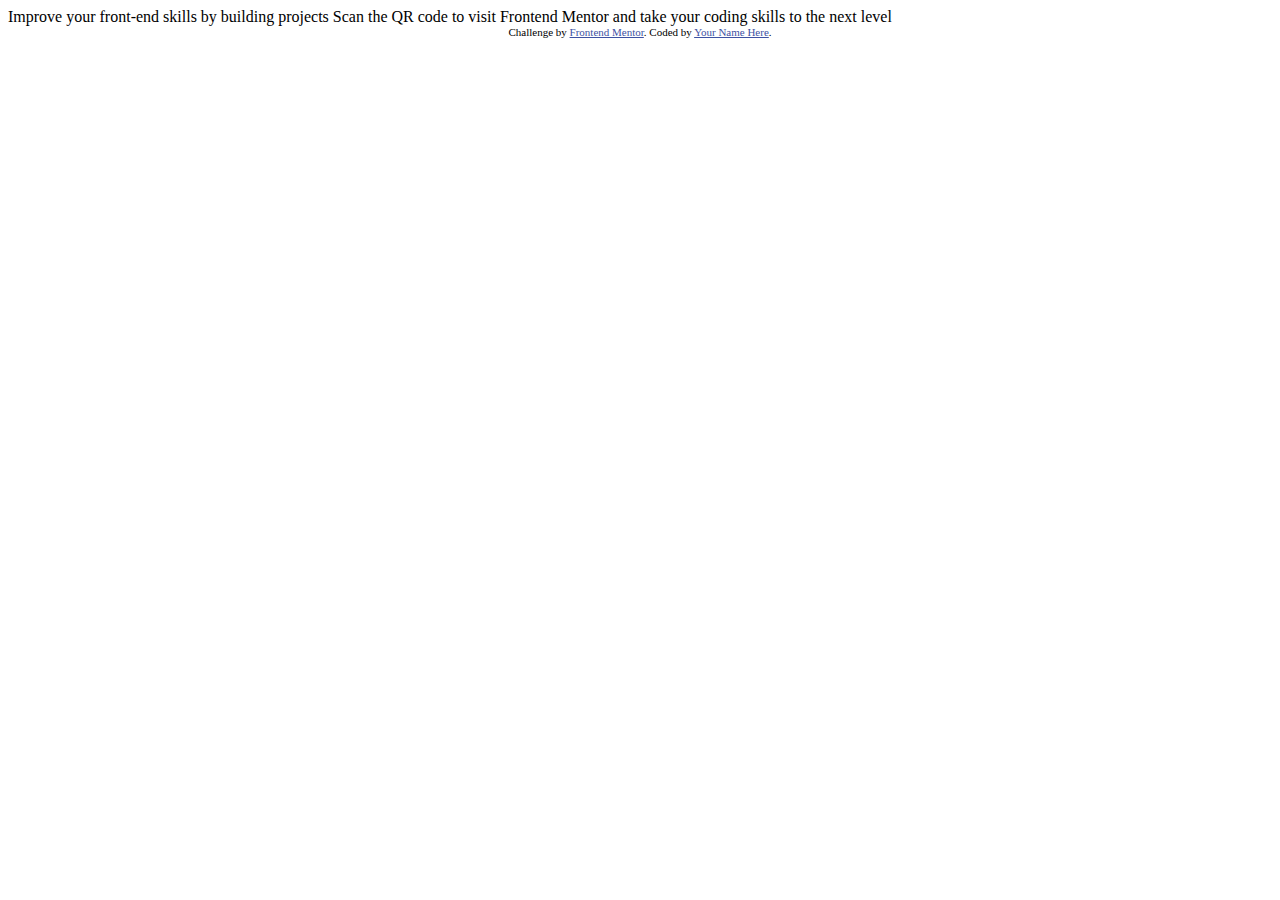
==== index.html @ 322939ae "Initial commit" ====
<!DOCTYPE html>
<html lang="en">
<head>
  <meta charset="UTF-8">
  <meta name="viewport" content="width=device-width, initial-scale=1.0"> <!-- displays site properly based on user's device -->

  <link rel="icon" type="image/png" sizes="32x32" href="./images/favicon-32x32.png">
  
  <title>Frontend Mentor | QR code component</title>

  <!-- Feel free to remove these styles or customise in your own stylesheet 👍 -->
  <style>
    .attribution { font-size: 11px; text-align: center; }
    .attribution a { color: hsl(228, 45%, 44%); }
  </style>
</head>
<body>

  Improve your front-end skills by building projects

  Scan the QR code to visit Frontend Mentor and take your coding skills to the next level
  
  <div class="attribution">
    Challenge by <a href="https://www.frontendmentor.io?ref=challenge" target="_blank">Frontend Mentor</a>. 
    Coded by <a href="#">Your Name Here</a>.
  </div>
</body>
</html>
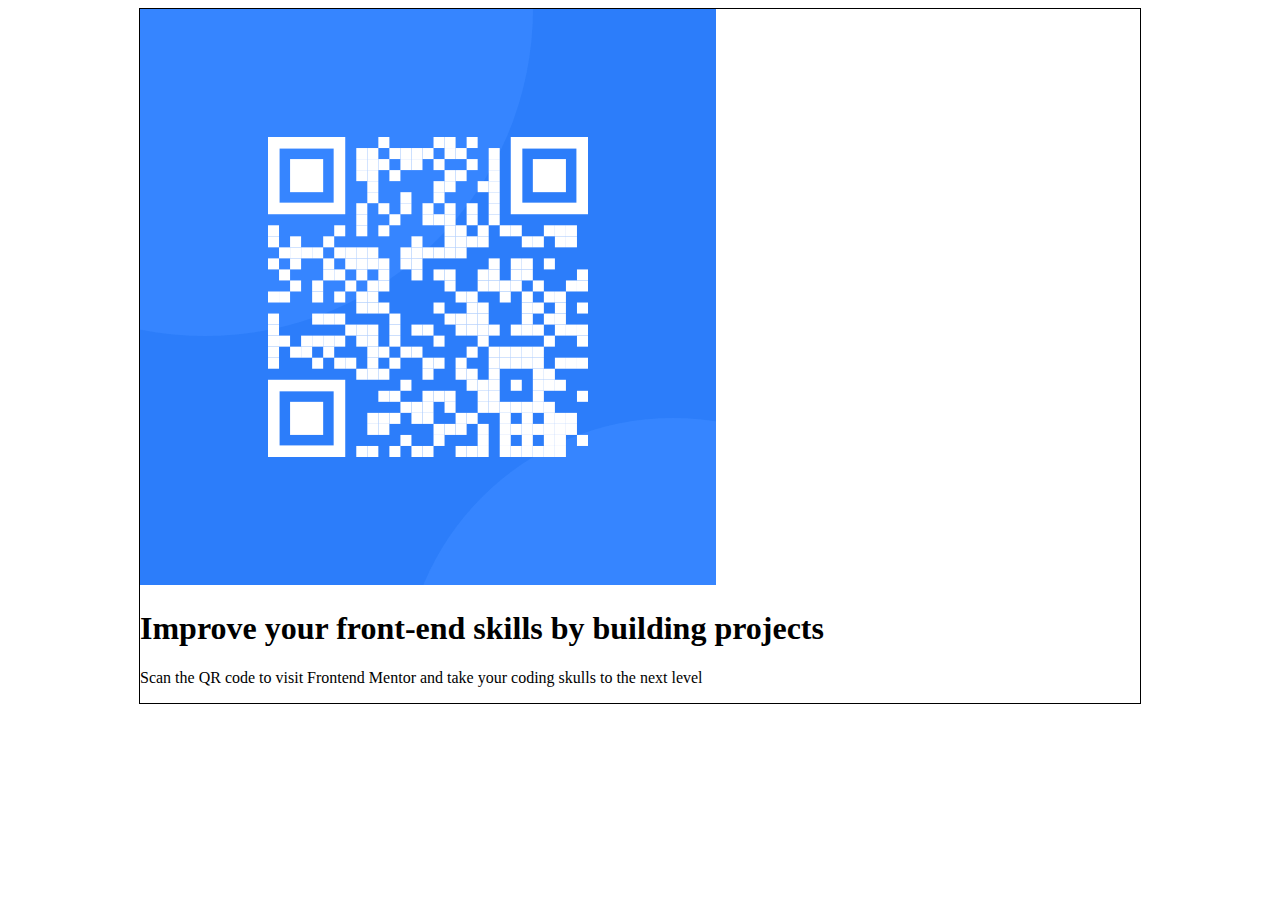
==== commit 57b0f66c: "Basic layout" ====
--- a/index.html
+++ b/index.html
@@ -1,28 +1,17 @@
 <!DOCTYPE html>
 <html lang="en">
-<head>
-  <meta charset="UTF-8">
-  <meta name="viewport" content="width=device-width, initial-scale=1.0"> <!-- displays site properly based on user's device -->
-
-  <link rel="icon" type="image/png" sizes="32x32" href="./images/favicon-32x32.png">
-  
-  <title>Frontend Mentor | QR code component</title>
-
-  <!-- Feel free to remove these styles or customise in your own stylesheet 👍 -->
-  <style>
-    .attribution { font-size: 11px; text-align: center; }
-    .attribution a { color: hsl(228, 45%, 44%); }
-  </style>
-</head>
-<body>
-
-  Improve your front-end skills by building projects
-
-  Scan the QR code to visit Frontend Mentor and take your coding skills to the next level
-  
-  <div class="attribution">
-    Challenge by <a href="https://www.frontendmentor.io?ref=challenge" target="_blank">Frontend Mentor</a>. 
-    Coded by <a href="#">Your Name Here</a>.
-  </div>
-</body>
-</html>+	<head>
+		<meta charset="UTF-8" />
+		<meta http-equiv="X-UA-Compatible" content="IE=edge" />
+		<meta name="viewport" content="width=device-width, initial-scale=1.0" />
+		<link rel="stylesheet" href="styles.css" />
+		<title>QR-code</title>
+	</head>
+	<body>
+		<div class="container">
+			<img src="/images/image-qr-code.png" alt="qr-code" class="image" />
+			<h1>Improve your front-end skills by building projects</h1>
+			<p>Scan the QR code to visit Frontend Mentor and take your coding skulls to the next level</p>
+		</div>
+	</body>
+</html>
--- a/styles.css
+++ b/styles.css
@@ -0,0 +1,9 @@
+:root {
+	--test-frame: 1px solid black;
+}
+
+.container {
+	width: 1000px;
+	border: var(--test-frame);
+	margin: auto;
+}
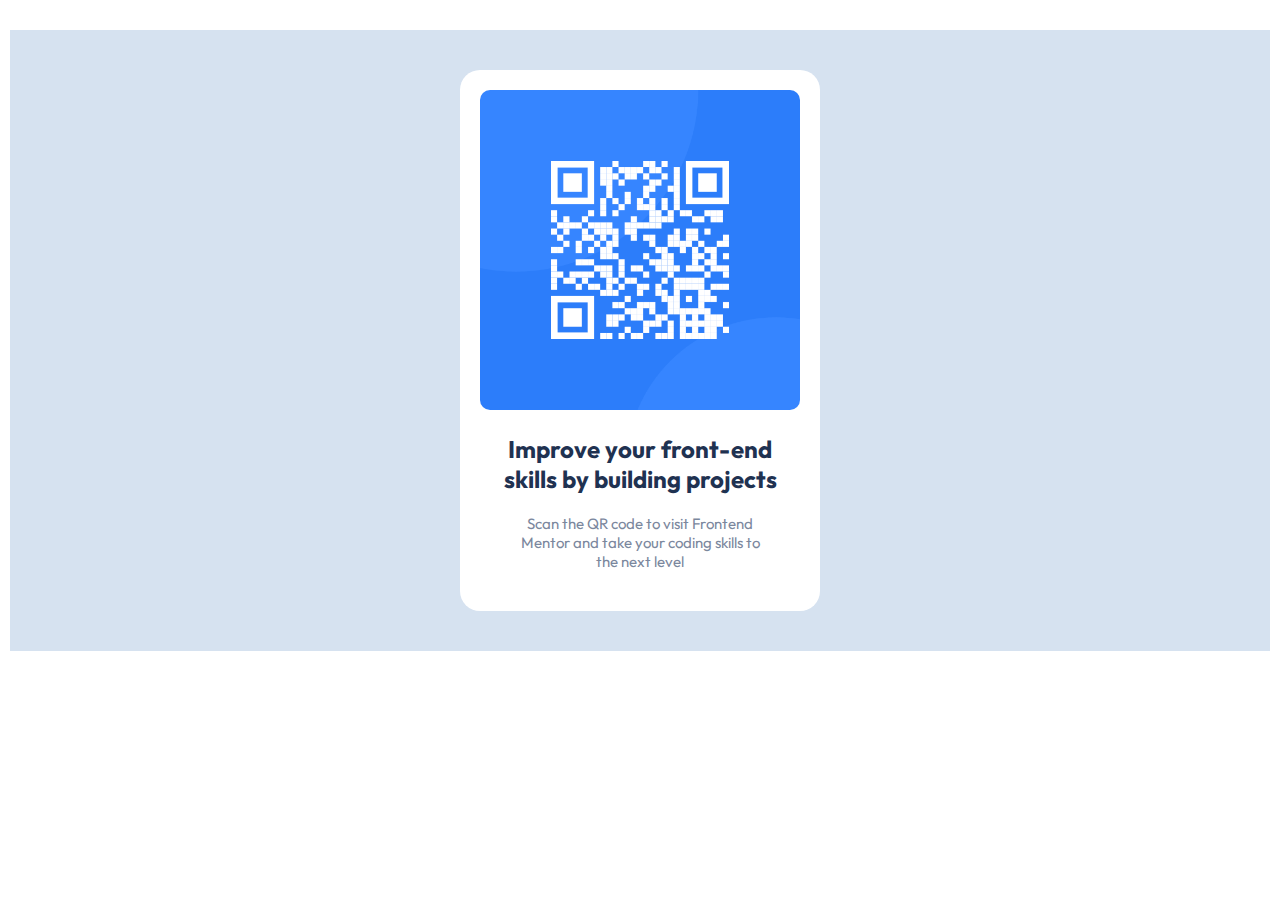
==== commit 88f5186e: "Final 15-30 18.05.2022" ====
--- a/index.html
+++ b/index.html
@@ -8,10 +8,16 @@
 		<title>QR-code</title>
 	</head>
 	<body>
-		<div class="container">
-			<img src="/images/image-qr-code.png" alt="qr-code" class="image" />
-			<h1>Improve your front-end skills by building projects</h1>
-			<p>Scan the QR code to visit Frontend Mentor and take your coding skulls to the next level</p>
+		<div class="page">
+			<div class="container">
+				<img src="/images/image-qr-code.png" alt="qr-code" />
+				<h1 class="aligned">Improve your front-end skills by building projects</h1>
+				<p class="aligned">
+					Scan the QR code to visit Frontend <br />
+					Mentor and take your coding skills to <br />
+					the next level
+				</p>
+			</div>
 		</div>
 	</body>
 </html>
--- a/styles.css
+++ b/styles.css
@@ -1,9 +1,59 @@
+@import url("https://fonts.googleapis.com/css2?family=Outfit:wght@400;700&display=swap");
 :root {
 	--test-frame: 1px solid black;
 }
+/* Test border for all */
+* {
+	/* border: var(--test-frame); */
+	margin: 0;
+	padding: 0;
+}
+html {
+	padding: 10px;
+}
+body {
+	max-width: 1440px;
+	min-width: 375;
+	margin: auto;
+	font-family: "Outfit", sans-serif;
+	margin-top: 20px;
+	margin-bottom: 0;
+	border: none;
+}
+.page {
+	padding: 0;
+	display: flex;
+	justify-content: center;
+	background-color: hsl(212, 45%, 89%);
+	padding: 40px;
+}
+.container {
+	border-radius: 20px;
+	padding: 20px;
+	width: 320px;
+	background-color: hsl(0, 0%, 100%);
+}
+img {
+	width: 100%;
+	border-radius: 10px;
+}
+p,
+h1 {
+	margin: 20px 15px;
+}
+h1 {
+	color: hsl(218, 44%, 22%);
 
-.container {
-	width: 1000px;
-	border: var(--test-frame);
-	margin: auto;
+	font-size: 24px;
 }
+p {
+	font-size: 15px;
+	font-weight: 400;
+
+	font-weight: 400;
+
+	color: hsl(220, 15%, 55%);
+}
+.aligned {
+	text-align: center;
+}
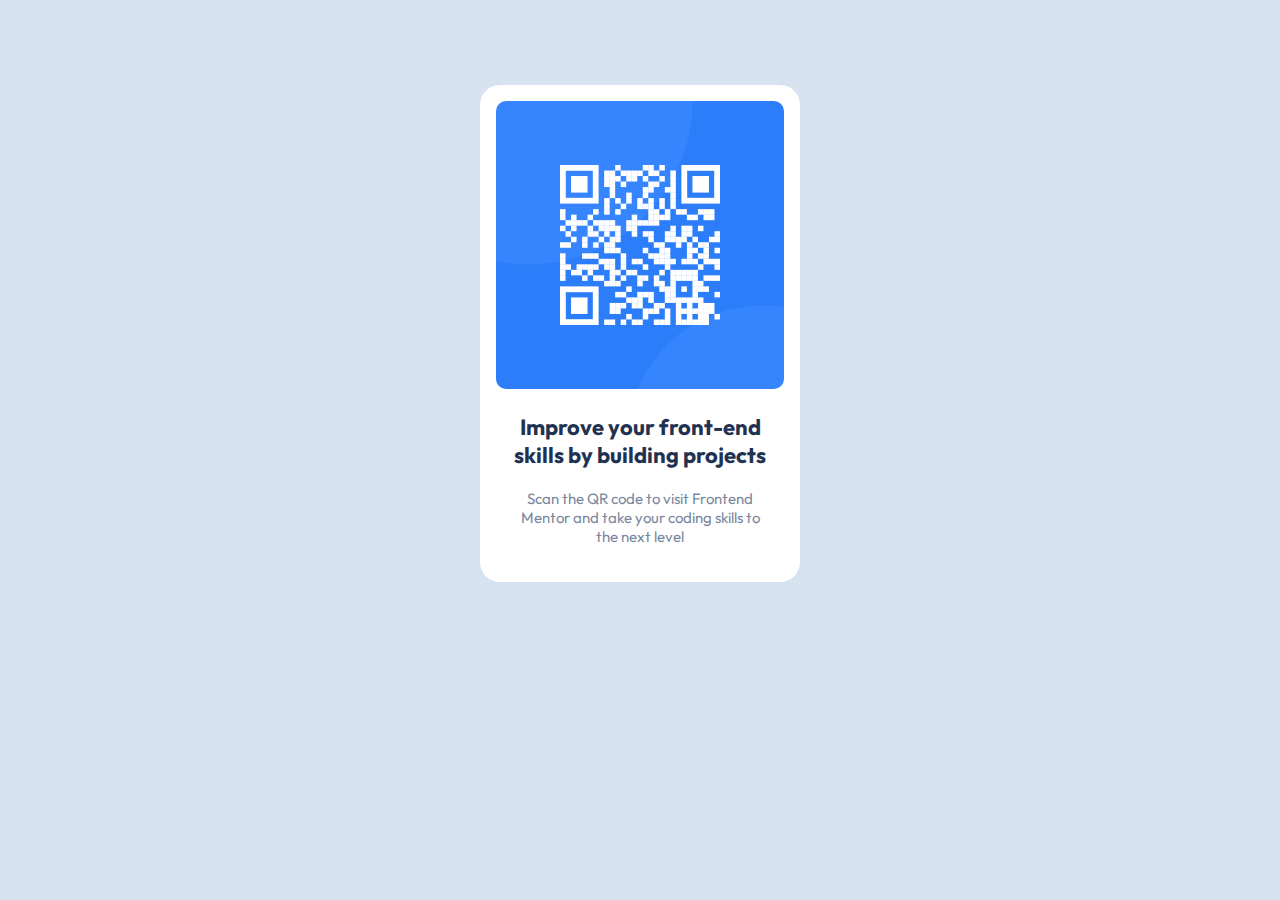
==== commit 50baa74f: "Final 19.05.2022" ====
--- a/index.html
+++ b/index.html
@@ -8,16 +8,10 @@
 		<title>QR-code</title>
 	</head>
 	<body>
-		<div class="page">
-			<div class="container">
-				<img src="/images/image-qr-code.png" alt="qr-code" />
-				<h1 class="aligned">Improve your front-end skills by building projects</h1>
-				<p class="aligned">
-					Scan the QR code to visit Frontend <br />
-					Mentor and take your coding skills to <br />
-					the next level
-				</p>
-			</div>
+		<div class="container">
+			<img src="images/image-qr-code.png" alt="qr-code" />
+			<h1 class="aligned">Improve your front-end skills by building projects</h1>
+			<p class="aligned">Scan the QR code to visit Frontend Mentor and take your coding skills to the next level</p>
 		</div>
 	</body>
 </html>
--- a/styles.css
+++ b/styles.css
@@ -2,36 +2,25 @@
 :root {
 	--test-frame: 1px solid black;
 }
-/* Test border for all */
 * {
-	/* border: var(--test-frame); */
 	margin: 0;
 	padding: 0;
 }
-html {
-	padding: 10px;
-}
 body {
 	max-width: 1440px;
-	min-width: 375;
+	min-width: 375px;
 	margin: auto;
 	font-family: "Outfit", sans-serif;
-	margin-top: 20px;
-	margin-bottom: 0;
-	border: none;
+	background-color: hsl(212, 45%, 89%);
 }
-.page {
-	padding: 0;
-	display: flex;
-	justify-content: center;
-	background-color: hsl(212, 45%, 89%);
-	padding: 40px;
-}
+
 .container {
 	border-radius: 20px;
-	padding: 20px;
+	padding: 16px;
 	width: 320px;
 	background-color: hsl(0, 0%, 100%);
+	box-sizing: border-box;
+	margin: 85px auto;
 }
 img {
 	width: 100%;
@@ -43,15 +32,11 @@
 }
 h1 {
 	color: hsl(218, 44%, 22%);
-
-	font-size: 24px;
+	font-size: 22px;
 }
 p {
 	font-size: 15px;
 	font-weight: 400;
-
-	font-weight: 400;
-
 	color: hsl(220, 15%, 55%);
 }
 .aligned {
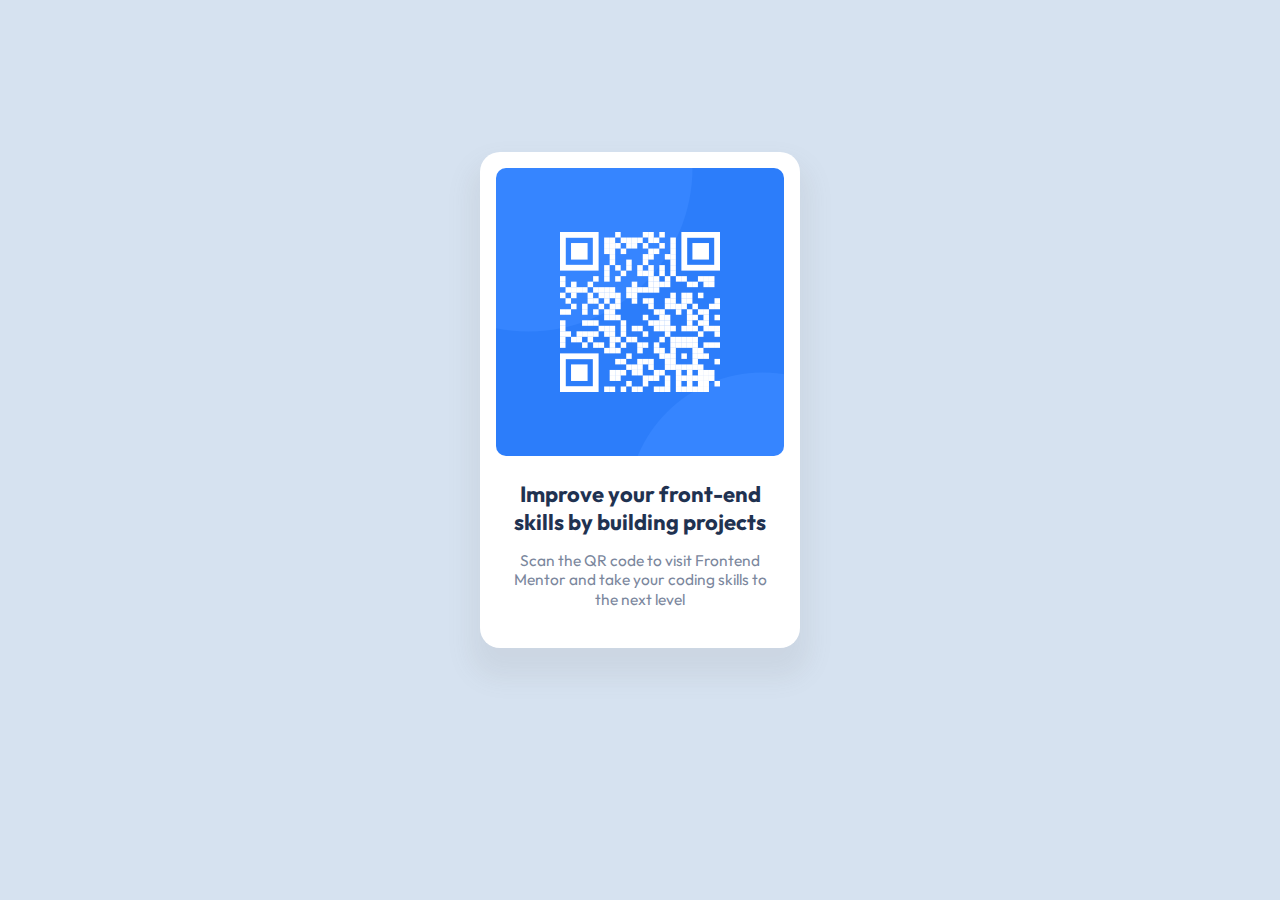
==== commit e2437a66: "Final 19.05.2022" ====
--- a/index.html
+++ b/index.html
@@ -5,13 +5,17 @@
 		<meta http-equiv="X-UA-Compatible" content="IE=edge" />
 		<meta name="viewport" content="width=device-width, initial-scale=1.0" />
 		<link rel="stylesheet" href="styles.css" />
+		<link rel="icon" type="image/x-icon" href="images/favicon-32x32.png" />
+
 		<title>QR-code</title>
 	</head>
 	<body>
-		<div class="container">
-			<img src="images/image-qr-code.png" alt="qr-code" />
-			<h1 class="aligned">Improve your front-end skills by building projects</h1>
-			<p class="aligned">Scan the QR code to visit Frontend Mentor and take your coding skills to the next level</p>
-		</div>
+		<main>
+			<div class="container">
+				<div class="main-img"><img src="images/image-qr-code.png" alt="qr-code" /></div>
+				<h1 class="aligned">Improve your front-end skills by building projects</h1>
+				<p class="aligned">Scan the QR code to visit Frontend Mentor and take your coding skills to the next level</p>
+			</div>
+		</main>
 	</body>
 </html>
--- a/styles.css
+++ b/styles.css
@@ -14,30 +14,37 @@
 	background-color: hsl(212, 45%, 89%);
 }
 
-.container {
-	border-radius: 20px;
-	padding: 16px;
-	width: 320px;
-	background-color: hsl(0, 0%, 100%);
-	box-sizing: border-box;
-	margin: 85px auto;
-}
 img {
 	width: 100%;
 	border-radius: 10px;
 }
-p,
+
 h1 {
-	margin: 20px 15px;
-}
-h1 {
+	margin: 20px 20px 0;
 	color: hsl(218, 44%, 22%);
 	font-size: 22px;
 }
+
 p {
-	font-size: 15px;
+	font-size: 15.5px;
 	font-weight: 400;
 	color: hsl(220, 15%, 55%);
+	margin: 15px 30px;
+	line-height: 1.25;
+}
+.container {
+	border-radius: 20px;
+	width: 320px;
+	background-color: hsl(0, 0%, 100%);
+	box-sizing: border-box;
+	margin: 152px auto;
+	padding-bottom: 24px;
+	box-shadow: 0 20px 25px 10px rgba(122, 122, 122, 0.1);
+}
+.main-img {
+	width: 100%;
+	padding: 16px 16px 0 16px;
+	box-sizing: border-box;
 }
 .aligned {
 	text-align: center;
